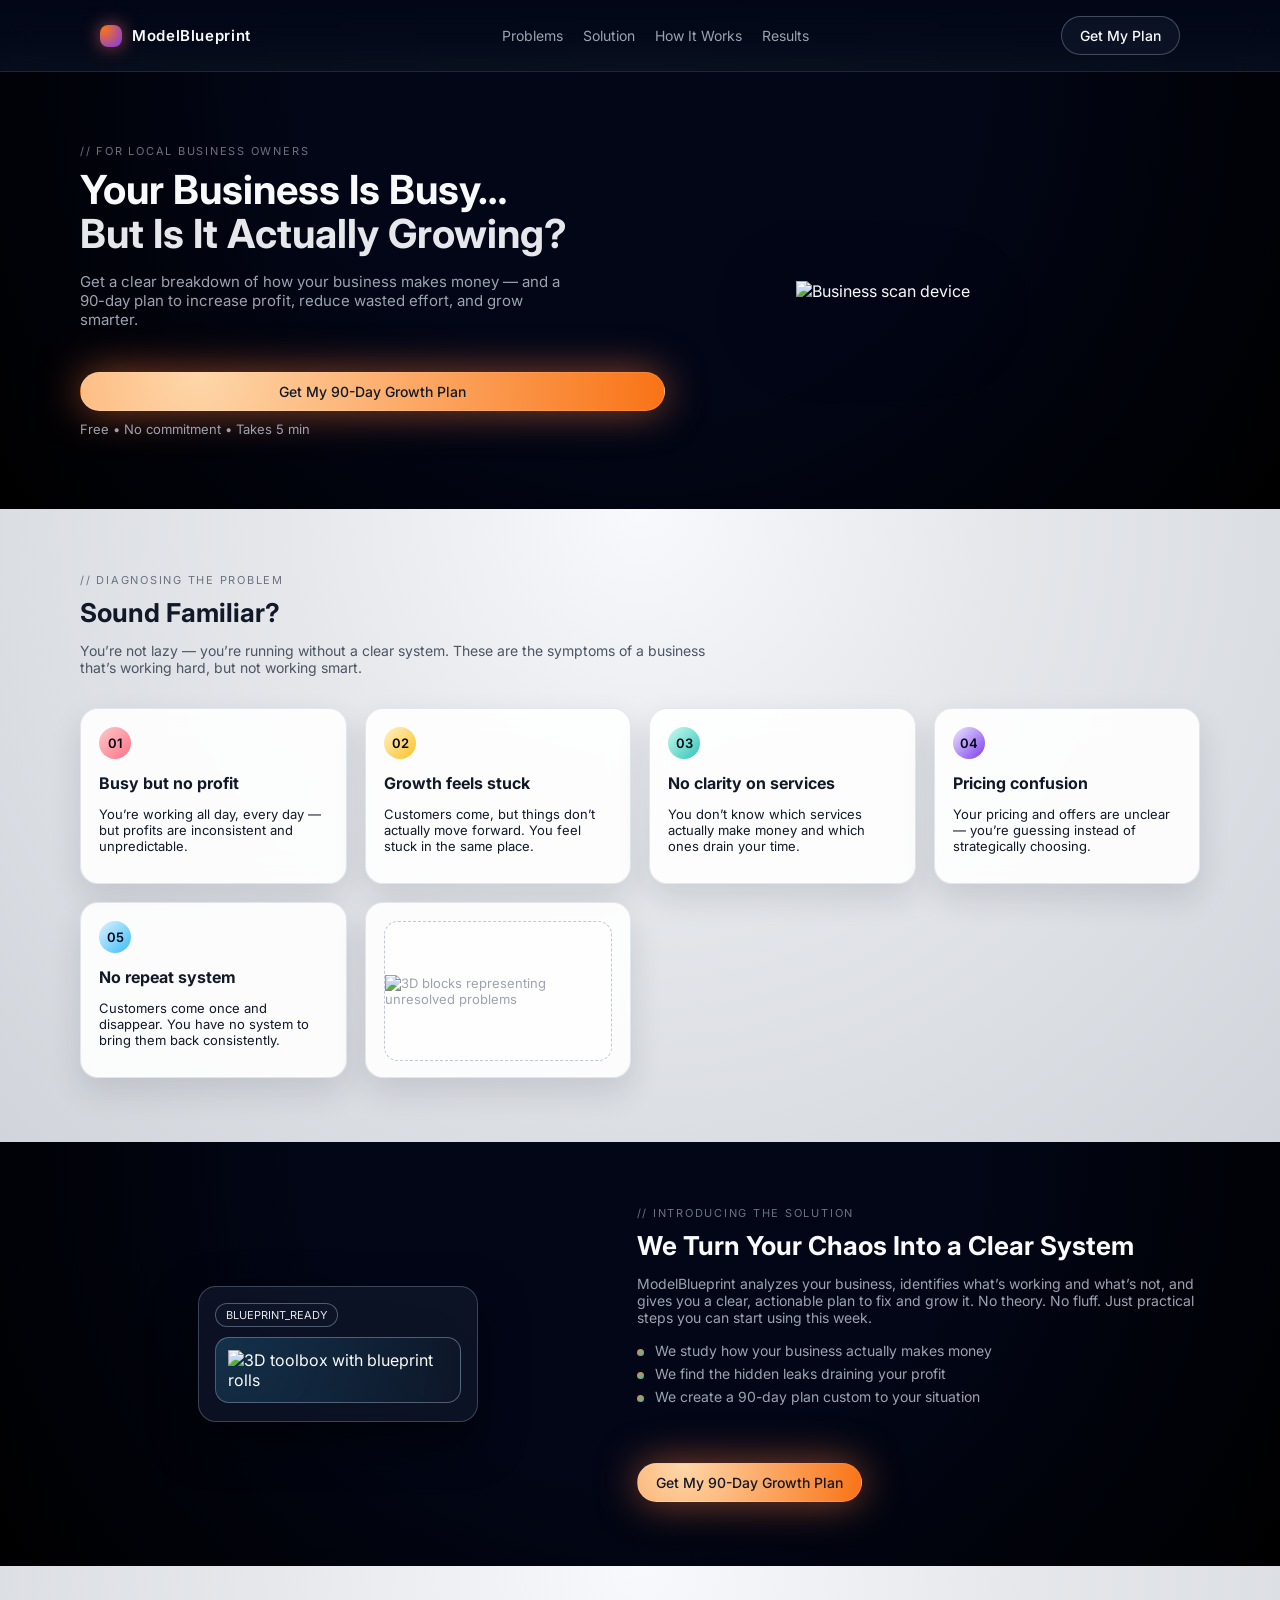
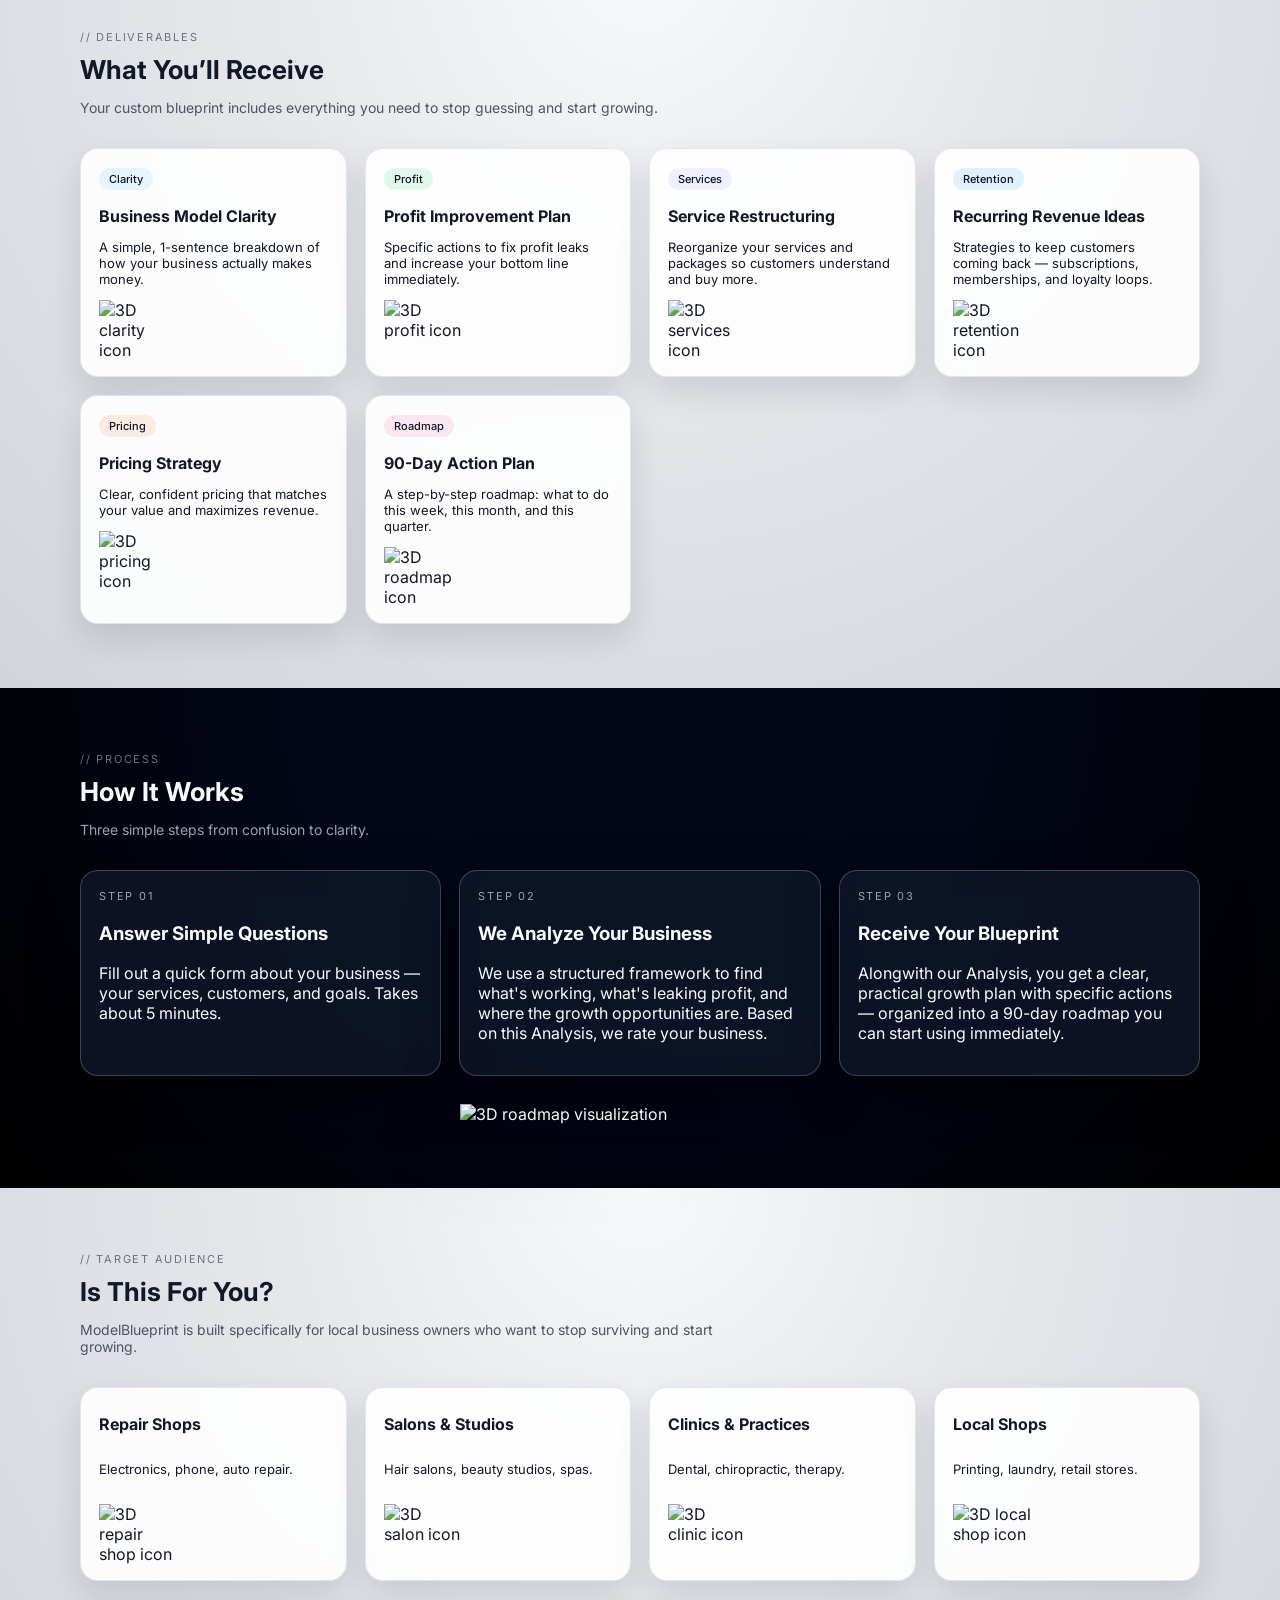
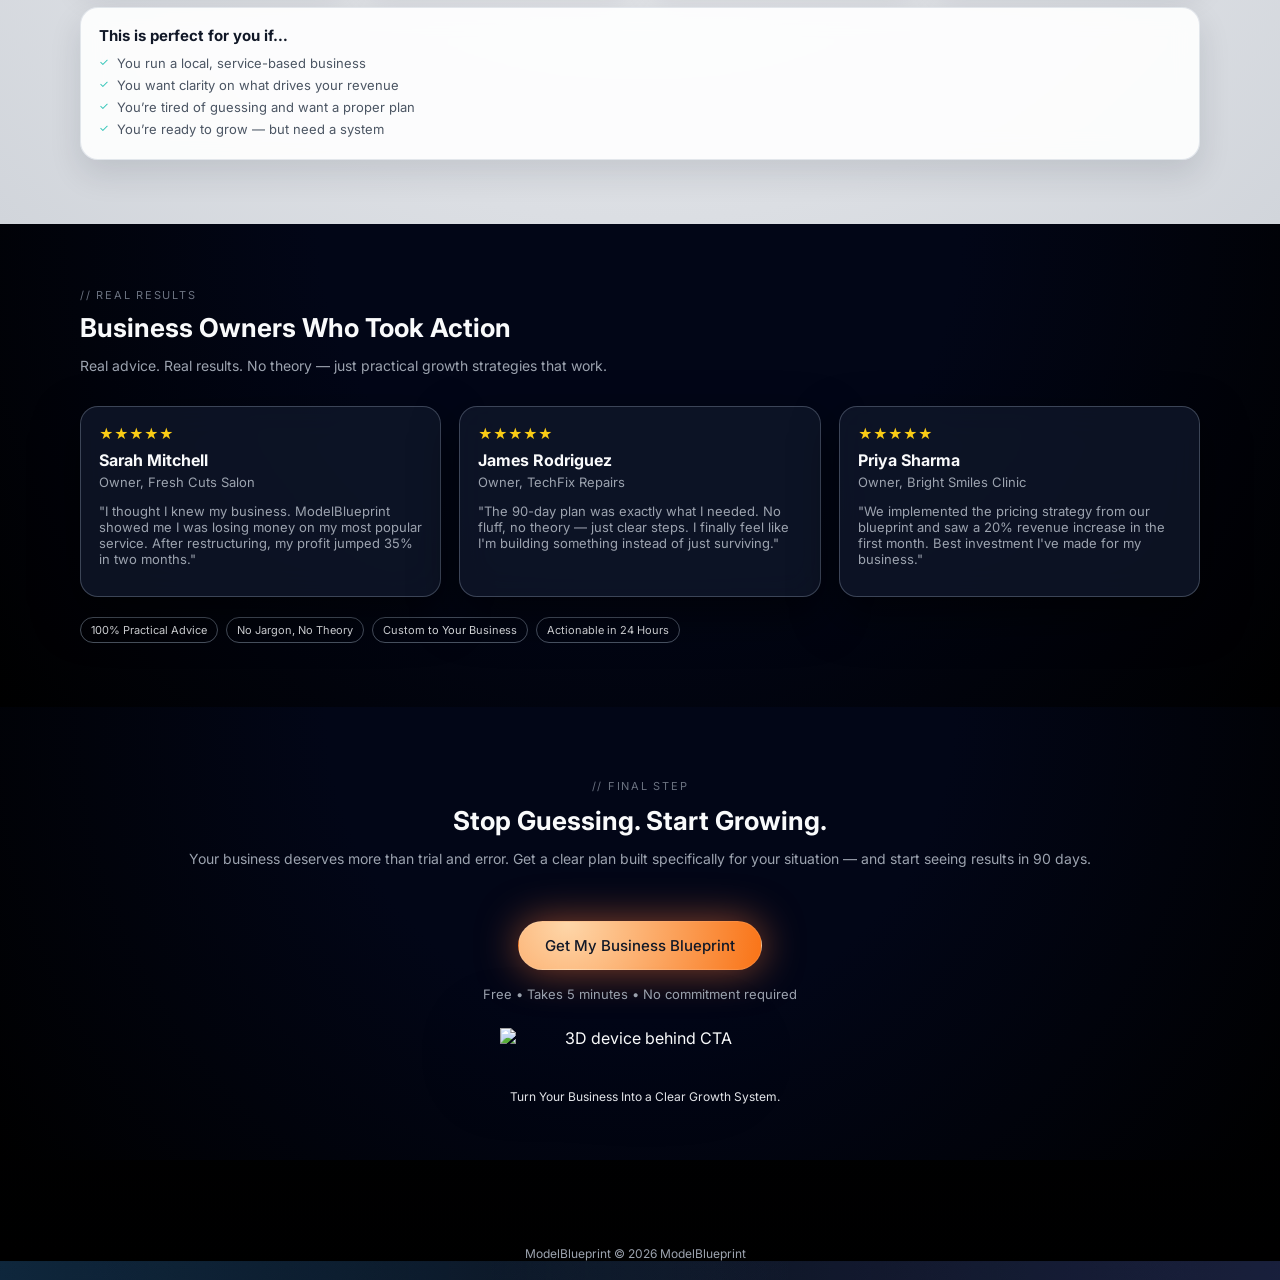
==== index.htm @ b6b389a4 "Add files via upload" ====
<!DOCTYPE html>
<html lang="en">
<head>
  <meta charset="UTF-8" />
  <title>ModelBlueprint – 90-Day Growth Plan</title>
  <meta name="viewport" content="width=device-width, initial-scale=1" />
  <link href="https://fonts.googleapis.com/css2?family=Inter:wght@300;400;500;600;700;800&display=swap" rel="stylesheet" />
  <link rel="stylesheet" href="style.css" />
</head>
<body>
  <div class="page-wrapper">
    <!-- NAVBAR -->
    <header class="nav">
      <div class="nav-inner">
        <div class="logo">
          <span class="logo-mark"></span>
          <span class="logo-text">ModelBlueprint</span>
        </div>
        <nav class="nav-links">
          <a href="#problems">Problems</a>
          <a href="#solution">Solution</a>
          <a href="#how-it-works">How It Works</a>
          <a href="#results">Results</a>
        </nav>
        <a href="#cta-final" class="btn btn-ghost">Get My Plan</a>
      </div>
    </header>

    <!-- HERO (DARK) -->
    <section class="hero hero-dark" id="top">
      <div class="hero-glow"></div>
      <div class="hero-inner">
        <div class="hero-content">
          <div class="eyebrow">// FOR LOCAL BUSINESS OWNERS</div>
          <h1>Your Business Is Busy…<br><span>But Is It Actually Growing?</span></h1>
          <p class="hero-sub">
            Get a clear breakdown of how your business makes money — and a 90-day plan to increase profit,
            reduce wasted effort, and grow smarter.<br><br>
          </p>
          <div class="hero-cta-row">
            <a href="#cta-final" class="btn btn-primary">Get My 90-Day Growth Plan</a>
            <div class="hero-meta">Free • No commitment • Takes 5 min</div>
          </div>
        </div>
        <div class="hero-visual">
          <!-- Hybrid graphics: PNG device + SVG orbits -->
          <img src="assets/img/hero-device.png" alt="Business scan device" class="hero-device" />
          <img src="assets/svg/orbit-rings.svg" alt="" class="hero-orbits-svg" aria-hidden="true" />
        </div>
      </div>
    </section>

    <!-- PROBLEMS (LIGHT) -->
    <section class="section section-light" id="problems">
      <div class="section-inner">
        <div class="section-header">
          <div class="eyebrow">// DIAGNOSING THE PROBLEM</div>
          <h2>Sound Familiar?</h2>
          <p class="section-sub">
            You’re not lazy — you’re running without a clear system. These are the symptoms of a business
            that’s working hard, but not working smart.
          </p>
        </div>
        <div class="grid grid-3">
          <div class="card glass card-light">
            <div class="card-icon icon-red">01</div>
            <h3>Busy but no profit</h3>
            <p>You’re working all day, every day — but profits are inconsistent and unpredictable.</p>
          </div>
          <div class="card glass card-light">
            <div class="card-icon icon-amber">02</div>
            <h3>Growth feels stuck</h3>
            <p>Customers come, but things don’t actually move forward. You feel stuck in the same place.</p>
          </div>
          <div class="card glass card-light">
            <div class="card-icon icon-teal">03</div>
            <h3>No clarity on services</h3>
            <p>You don’t know which services actually make money and which ones drain your time.</p>
          </div>
          <div class="card glass card-light">
            <div class="card-icon icon-purple">04</div>
            <h3>Pricing confusion</h3>
            <p>Your pricing and offers are unclear — you’re guessing instead of strategically choosing.</p>
          </div>
          <div class="card glass card-light">
            <div class="card-icon icon-blue">05</div>
            <h3>No repeat system</h3>
            <p>Customers come once and disappear. You have no system to bring them back consistently.</p>
          </div>
          <div class="card card-image glass card-light">
            <div class="card-image-placeholder">
              <img src="assets/img/problems-blocks.webp" alt="3D blocks representing unresolved problems" class="card-image-3d" />
            </div>
          </div>
        </div>
      </div>
    </section>

    <!-- SOLUTION (DARK) -->
    <section class="section section-dark" id="solution">
      <div class="section-inner section-split">
        <div class="solution-visual">
          <div class="toolbox glass">
            <div class="toolbox-top">
              <div class="toolbox-label">BLUEPRINT_READY</div>
            </div>
            <div class="toolbox-body">
              <img src="assets/img/toolbox-3d.png" alt="3D toolbox with blueprint rolls" class="toolbox-3d" />
              <img src="assets/svg/blueprint-lines.svg" alt="" class="blueprint-lines-svg" aria-hidden="true" />
            </div>
          </div>
        </div>
        <div class="section-content">
          <div class="eyebrow">// INTRODUCING THE SOLUTION</div>
          <h2>We Turn Your Chaos Into a Clear System</h2>
          <p class="section-sub">
            ModelBlueprint analyzes your business, identifies what’s working and what’s not, and gives you a clear,
            actionable plan to fix and grow it. No theory. No fluff. Just practical steps you can start using this week.
          </p>
          <ul class="bullet-list">
            <li>We study how your business actually makes money</li>
            <li>We find the hidden leaks draining your profit</li>
            <li>We create a 90-day plan custom to your situation</li>
          </ul><br><br>
          <a href="#cta-final" class="btn btn-primary">Get My 90-Day Growth Plan</a>
        </div>
      </div>
    </section>

    <!-- DELIVERABLES (LIGHT) -->
    <section class="section section-light" id="deliverables">
      <div class="section-inner">
        <div class="section-header">
          <div class="eyebrow">// DELIVERABLES</div>
          <h2>What You’ll Receive</h2>
          <p class="section-sub">
            Your custom blueprint includes everything you need to stop guessing and start growing.
          </p>
        </div>
        <div class="grid grid-3">
          <div class="card glass card-light">
            <div class="pill pill-clarity">Clarity</div>
            <h3>Business Model Clarity</h3>
            <p>A simple, 1-sentence breakdown of how your business actually makes money.</p>
            <img src="assets/img/deliverable-clarity.webp" alt="3D clarity icon" class="deliverable-icon" />
          </div>
          <div class="card glass card-light">
            <div class="pill pill-profit">Profit</div>
            <h3>Profit Improvement Plan</h3>
            <p>Specific actions to fix profit leaks and increase your bottom line immediately.</p>
            <img src="assets/img/deliverable-profit.webp" alt="3D profit icon" class="deliverable-icon" />
          </div>
          <div class="card glass card-light">
            <div class="pill pill-services">Services</div>
            <h3>Service Restructuring</h3>
            <p>Reorganize your services and packages so customers understand and buy more.</p>
            <img src="assets/img/deliverable-services.webp" alt="3D services icon" class="deliverable-icon" />
          </div>
          <div class="card glass card-light">
            <div class="pill pill-retention">Retention</div>
            <h3>Recurring Revenue Ideas</h3>
            <p>Strategies to keep customers coming back — subscriptions, memberships, and loyalty loops.</p>
            <img src="assets/img/deliverable-retention.webp" alt="3D retention icon" class="deliverable-icon" />
          </div>
          <div class="card glass card-light">
            <div class="pill pill-pricing">Pricing</div>
            <h3>Pricing Strategy</h3>
            <p>Clear, confident pricing that matches your value and maximizes revenue.</p>
            <img src="assets/img/deliverable-pricing.webp" alt="3D pricing icon" class="deliverable-icon" />
          </div>
          <div class="card glass card-light">
            <div class="pill pill-roadmap">Roadmap</div>
            <h3>90-Day Action Plan</h3>
            <p>A step-by-step roadmap: what to do this week, this month, and this quarter.</p>
            <img src="assets/img/deliverable-roadmap.png" alt="3D roadmap icon" class="deliverable-icon" />
          </div>
        </div>
      </div>
    </section>

    <!-- HOW IT WORKS (DARK) -->
    <section class="section section-dark" id="how-it-works">
      <div class="section-inner">
        <div class="section-header">
          <div class="eyebrow">// PROCESS</div>
          <h2>How It Works</h2>
          <p class="section-sub">Three simple steps from confusion to clarity.</p>
        </div>
        <div class="steps">
          <div class="step glass">
            <div class="step-badge">STEP 01</div>
            <h3>Answer Simple Questions</h3>
            <p>Fill out a quick form about your business — your services, customers, and goals. Takes about 5 minutes.</p>
          </div>
          <div class="step glass">
            <div class="step-badge">STEP 02</div>
            <h3>We Analyze Your Business</h3>
            <p>We use a structured framework to find what's working, what's leaking profit, and where the growth opportunities are. Based on this Analysis, we rate your business.</p>
          </div>
          <div class="step glass">
            <div class="step-badge">STEP 03</div>
            <h3>Receive Your Blueprint</h3>
            <p>Alongwith our Analysis, you get a clear, practical growth plan with specific actions — organized into a 90-day roadmap you can start using immediately.</p>
          </div>
        </div>
        <div class="roadmap-visual">
          <img src="assets/img/roadmap-3d.png" alt="3D roadmap visualization" class="roadmap-3d" />
          <img src="assets/svg/arrow-connector.svg" alt="" class="roadmap-arrows-svg" aria-hidden="true" />
        </div>
      </div>
    </section>

    <!-- TARGET AUDIENCE (LIGHT) -->
    <section class="section section-light" id="audience">
      <div class="section-inner">
        <div class="section-header">
          <div class="eyebrow">// TARGET AUDIENCE</div>
          <h2>Is This For You?</h2>
          <p class="section-sub">
            ModelBlueprint is built specifically for local business owners who want to stop surviving and start growing.
          </p>
        </div>
        <div class="grid grid-4">
          <div class="card glass card-light audience-card">
            <h3>Repair Shops</h3>
            <p>Electronics, phone, auto repair.</p>
            <img src="assets/img/audience-repair.webp" alt="3D repair shop icon" class="audience-icon" />
          </div>
          <div class="card glass card-light audience-card">
            <h3>Salons & Studios</h3>
            <p>Hair salons, beauty studios, spas.</p>
            <img src="assets/img/audience-salon.webp" alt="3D salon icon" class="audience-icon" />
          </div>
          <div class="card glass card-light audience-card">
            <h3>Clinics & Practices</h3>
            <p>Dental, chiropractic, therapy.</p>
            <img src="assets/img/audience-clinic.webp" alt="3D clinic icon" class="audience-icon" />
          </div>
          <div class="card glass card-light audience-card">
            <h3>Local Shops</h3>
            <p>Printing, laundry, retail stores.</p>
            <img src="assets/img/audience-shop.webp" alt="3D local shop icon" class="audience-icon" />
          </div>
        </div>
        <div class="perfect-box glass card-light">
          <h3>This is perfect for you if…</h3>
          <ul>
            <li>You run a local, service-based business</li>
            <li>You want clarity on what drives your revenue</li>
            <li>You’re tired of guessing and want a proper plan</li>
            <li>You’re ready to grow — but need a system</li>
          </ul>
        </div>
      </div>
    </section>

    <!-- TESTIMONIALS (DARK) -->
    <section class="section section-dark" id="results">
      <div class="section-inner">
        <div class="section-header">
          <div class="eyebrow">// REAL RESULTS</div>
          <h2>Business Owners Who Took Action</h2>
          <p class="section-sub">
            Real advice. Real results. No theory — just practical growth strategies that work.
          </p>
        </div>
        <div class="grid grid-3">
          <div class="card glass">
            <div class="stars">★★★★★</div>
            <h3>Sarah Mitchell</h3>
            <p class="role">Owner, Fresh Cuts Salon</p>
            <p>
              "I thought I knew my business. ModelBlueprint showed me I was losing money on my most popular service.
              After restructuring, my profit jumped 35% in two months."
            </p>
          </div>
          <div class="card glass">
            <div class="stars">★★★★★</div>
            <h3>James Rodriguez</h3>
            <p class="role">Owner, TechFix Repairs</p>
            <p>
              "The 90-day plan was exactly what I needed. No fluff, no theory — just clear steps. I finally feel like
              I'm building something instead of just surviving."
            </p>
          </div>
          <div class="card glass">
            <div class="stars">★★★★★</div>
            <h3>Priya Sharma</h3>
            <p class="role">Owner, Bright Smiles Clinic</p>
            <p>
              "We implemented the pricing strategy from our blueprint and saw a 20% revenue increase in the first month.
              Best investment I've made for my business."
            </p>
          </div>
        </div>
        <div class="results-tags">
          <span class="tag">100% Practical Advice</span>
          <span class="tag">No Jargon, No Theory</span>
          <span class="tag">Custom to Your Business</span>
          <span class="tag">Actionable in 24 Hours</span>
        </div>
      </div>
    </section>

    <!-- FINAL CTA (DARK + GLOW) -->
    <section class="section section-cta" id="cta-final">
      <div class="cta-glow"></div>
      <div class="section-inner cta-inner">
        <div class="eyebrow">// FINAL STEP</div>
        <h2>Stop Guessing. Start Growing.</h2>
        <p class="section-sub">
          Your business deserves more than trial and error. Get a clear plan built specifically for your situation —
          and start seeing results in 90 days.
        </p><br><br>
        <a href="#top" class="btn btn-primary btn-large">Get My Business Blueprint</a>
        <div class="hero-meta"><br>Free • Takes 5 minutes • No commitment required</div>
        <div class="cta-visual">
          <img src="assets/img/cta-device.png" alt="3D device behind CTA" class="cta-device" />
          <img src="assets/svg/glow-overlay.svg" alt="" class="cta-glow-svg" aria-hidden="true" />
        </div>
        <div class="cta-footer">
          <span class="logo-text"></span>
          <span class="cta-tagline"><br>Turn Your Business Into a Clear Growth System.</span>
          <!-- <span class="cta-copy"><br><br><br><br>ModelBlueprint © 2026 ModelBlueprint</span> -->
        </div>
      </div>
    </section>
  </div>
<div class="cta-footer">
<span class="cta-copy"><br><br><br><br>ModelBlueprint © 2026 ModelBlueprint</span><br>
</div>
</body>
</html>
---- style.css ----
:root {
  --bg-main: #050816;
  --bg-alt: #070b1c;
  --bg-light: #f7f9fc;
  --bg-card-dark: rgba(15, 23, 42, 0.8);
  --bg-card-light: rgba(255, 255, 255, 0.9);
  --border-glass-dark: rgba(148, 163, 184, 0.35);
  --border-glass-light: rgba(148, 163, 184, 0.25);
  --text-main: #f9fafb;
  --text-muted: #9ca3af;
  --text-dark: #111827;
  --accent-orange: #ff7a3d;
  --accent-orange-soft: rgba(255, 122, 61, 0.35);
  --accent-teal: #2ec4b6;
  --accent-purple: #7c3aed;
  --accent-red: #fb7185;
  --accent-amber: #fbbf24;
  --accent-blue: #38bdf8;
  --radius-lg: 18px;
  --radius-md: 14px;
  --radius-pill: 999px;
  --shadow-soft: 0 18px 45px rgba(0, 0, 0, 0.55);
  --shadow-soft-light: 0 14px 32px rgba(15, 23, 42, 0.12);
  --shadow-glow: 0 0 40px rgba(255, 122, 61, 0.55);
}

/* RESET */

*,
*::before,
*::after {
  box-sizing: border-box;
}

html,
body {
  margin: 0;
  padding: 0;
  font-family: "Inter", system-ui, -apple-system, BlinkMacSystemFont, sans-serif;
  background: radial-gradient(circle at top, #0b1220 0, #020617 40%, #000 100%);
  color: var(--text-main);
}

body {
  -webkit-font-smoothing: antialiased;
}

.page-wrapper {
  min-height: 100vh;
}

/* NAVBAR */

.nav {
  position: sticky;
  top: 0;
  z-index: 50;
  backdrop-filter: blur(18px);
  background: linear-gradient(to bottom, rgba(2, 6, 23, 0.95), rgba(2, 6, 23, 0.7), transparent);
  border-bottom: 1px solid rgba(148, 163, 184, 0.2);
}

.nav-inner {
  max-width: 1120px;
  margin: 0 auto;
  padding: 16px 20px;
  display: flex;
  align-items: center;
  justify-content: space-between;
  gap: 24px;
}

.logo {
  display: flex;
  align-items: center;
  gap: 10px;
  font-weight: 600;
  letter-spacing: 0.04em;
}

.logo-mark {
  width: 22px;
  height: 22px;
  border-radius: 8px;
  background: radial-gradient(circle at 20% 20%, #f97316, #7c3aed);
  box-shadow: 0 0 18px rgba(248, 113, 113, 0.6);
}

.logo-text {
  font-size: 15px;
}

.nav-links {
  display: flex;
  gap: 20px;
  font-size: 14px;
}

.nav-links a {
  color: var(--text-muted);
  text-decoration: none;
  padding: 6px 0;
  position: relative;
}

.nav-links a::after {
  content: "";
  position: absolute;
  left: 0;
  bottom: -4px;
  width: 0;
  height: 2px;
  background: linear-gradient(to right, var(--accent-orange), var(--accent-teal));
  border-radius: 999px;
  transition: width 0.2s ease;
}

.nav-links a:hover {
  color: var(--text-main);
}

.nav-links a:hover::after {
  width: 100%;
}

/* BUTTONS */

.btn {
  display: inline-flex;
  align-items: center;
  justify-content: center;
  padding: 10px 18px;
  border-radius: var(--radius-pill);
  font-size: 14px;
  font-weight: 500;
  border: 1px solid transparent;
  cursor: pointer;
  text-decoration: none;
  transition: all 0.18s ease-out;
  white-space: nowrap;
}

.btn-primary {
  background: radial-gradient(circle at 20% 0, #fed7aa, #f97316);
  color: #111827;
  box-shadow: var(--shadow-glow);
  border-color: rgba(248, 250, 252, 0.1);
}

.btn-primary:hover {
  transform: translateY(-1px) scale(1.01);
  box-shadow: 0 0 55px rgba(248, 113, 22, 0.8);
}

.btn-ghost {
  background: rgba(15, 23, 42, 0.7);
  color: var(--text-main);
  border-color: rgba(148, 163, 184, 0.4);
}

.btn-ghost:hover {
  background: rgba(15, 23, 42, 0.95);
  border-color: rgba(248, 250, 252, 0.6);
}

.btn-large {
  padding: 14px 26px;
  font-size: 15px;
}

/* HERO */

.hero {
  position: relative;
  padding: 72px 20px 72px;
}

.hero-dark {
  background: radial-gradient(circle at top, #020617 0, #020617 40%, #000 100%);
}

.hero-inner {
  max-width: 1120px;
  margin: 0 auto;
  display: grid;
  grid-template-columns: minmax(0, 1.2fr) minmax(0, 1fr);
  gap: 48px;
  align-items: center;
}

.hero-glow {
  position: absolute;
  inset: -120px;
  background:
    radial-gradient(circle at 0 0, rgba(56, 189, 248, 0.18), transparent 55%),
    radial-gradient(circle at 100% 0, rgba(248, 113, 22, 0.22), transparent 55%);
  opacity: 0.9;
  pointer-events: none;
  z-index: -1;
}

.hero-content h1 {
  font-size: clamp(32px, 4vw, 40px);
  line-height: 1.1;
  margin: 10px 0 16px;
}

.hero-content h1 span {
  color: #e5e7eb;
}

.hero-sub {
  color: var(--text-muted);
  font-size: 15px;
  max-width: 480px;
}

.hero-cta-row {
  margin-top: 24px;
  display: flex;
  flex-direction: column;
  gap: 10px;
}

.hero-meta {
  font-size: 13px;
  color: #9ca3af;
}

.hero-visual {
  position: relative;
  display: flex;
  align-items: center;
  justify-content: center;
}

.hero-device {
  max-width: 320px;
  width: 100%;
  filter: drop-shadow(0 20px 40px rgba(0, 0, 0, 0.6));
}

.hero-orbits-svg {
  position: absolute;
  width: 360px;
  height: auto;
  opacity: 0.7;
  pointer-events: none;
}

/* SECTIONS */

.section {
  padding: 64px 20px;
}

.section-inner {
  max-width: 1120px;
  margin: 0 auto;
}

.section-header {
  max-width: 640px;
  margin-bottom: 32px;
}

.section-dark {
  background: radial-gradient(circle at top, #020617 0, #020617 40%, #000 100%);
}

.section-light {
  background: radial-gradient(circle at top, #f7f9fc 0, #e5e7eb 40%, #d1d5db 100%);
  color: var(--text-dark);
}

.section-light .section-sub {
  color: #4b5563;
}

.section-light .eyebrow {
  color: #6b7280;
}

.eyebrow {
  font-size: 11px;
  letter-spacing: 0.16em;
  text-transform: uppercase;
  color: #6b7280;
}

.section h2 {
  font-size: 26px;
  margin: 10px 0 8px;
}

.section-sub {
  font-size: 14px;
  color: var(--text-muted);
}

/* GRID */

.grid {
  display: grid;
  gap: 18px;
}

.grid-3 {
  grid-template-columns: repeat(auto-fit, minmax(240px, 1fr));
}

.grid-4 {
  grid-template-columns: repeat(auto-fit, minmax(200px, 1fr));
}

/* GLASS CARDS */

.glass {
  border-radius: var(--radius-lg);
  border: 1px solid var(--border-glass-dark);
  box-shadow: var(--shadow-soft);
  backdrop-filter: blur(18px);
  background: var(--bg-card-dark);
}

.card {
  padding: 18px 18px 16px;
  position: relative;
}

.card h3 {
  margin: 8px 0 6px;
  font-size: 16px;
}

.card p {
  font-size: 13px;
  color: var(--text-muted);
}

.card-light {
  background: var(--bg-card-light);
  border-color: var(--border-glass-light);
  box-shadow: var(--shadow-soft-light);
  backdrop-filter: blur(12px);
}

.section-light .card h3,
.section-light .card p {
  color: var(--text-dark);
}

/* CARD ICONS */

.card-icon {
  width: 32px;
  height: 32px;
  border-radius: 999px;
  display: inline-flex;
  align-items: center;
  justify-content: center;
  font-size: 13px;
  font-weight: 600;
  color: #020617;
  margin-bottom: 6px;
}

.icon-red {
  background: linear-gradient(to bottom right, #fecaca, #fb7185);
}

.icon-amber {
  background: linear-gradient(to bottom right, #fef3c7, #fbbf24);
}

.icon-teal {
  background: linear-gradient(to bottom right, #ccfbf1, #2ec4b6);
}

.icon-purple {
  background: linear-gradient(to bottom right, #ede9fe, #7c3aed);
}

.icon-blue {
  background: linear-gradient(to bottom right, #e0f2fe, #38bdf8);
}

/* IMAGE CARD PLACEHOLDER */

.card-image {
  display: flex;
  align-items: center;
  justify-content: center;
}

.card-image-placeholder {
  width: 100%;
  height: 140px;
  border-radius: 14px;
  border: 1px dashed rgba(148, 163, 184, 0.6);
  display: flex;
  align-items: center;
  justify-content: center;
  font-size: 13px;
  color: var(--text-muted);
  background: rgba(255, 255, 255, 0.6);
}

.card-image-3d {
  max-width: 100%;
  height: auto;
}

/* SOLUTION TOOLBOX */

.section-split {
  display: grid;
  grid-template-columns: minmax(0, 1.1fr) minmax(0, 1.2fr);
  gap: 40px;
  align-items: center;
}

.solution-visual {
  display: flex;
  justify-content: center;
}

.toolbox {
  width: 280px;
  padding: 16px 16px 18px;
}

.toolbox-top {
  display: flex;
  justify-content: space-between;
  margin-bottom: 10px;
}

.toolbox-label {
  font-size: 11px;
  padding: 4px 10px;
  border-radius: 999px;
  background: rgba(15, 23, 42, 0.9);
  border: 1px solid rgba(148, 163, 184, 0.5);
  color: #e5e7eb;
}

.toolbox-body {
  position: relative;
  border-radius: 14px;
  background: radial-gradient(circle at 0 0, rgba(56, 189, 248, 0.2), rgba(15, 23, 42, 0.95));
  padding: 12px;
  border: 1px solid rgba(148, 163, 184, 0.5);
}

.toolbox-3d {
  width: 100%;
  height: auto;
  display: block;
  filter: drop-shadow(0 16px 32px rgba(0, 0, 0, 0.7));
}

.blueprint-lines-svg {
  position: absolute;
  inset: 0;
  opacity: 0.6;
  pointer-events: none;
}

/* BULLET LIST */

.bullet-list {
  list-style: none;
  padding: 0;
  margin: 16px 0 18px;
  font-size: 14px;
  color: var(--text-muted);
}

.section-light .bullet-list {
  color: #4b5563;
}

.bullet-list li {
  position: relative;
  padding-left: 18px;
  margin-bottom: 6px;
}

.bullet-list li::before {
  content: "";
  position: absolute;
  left: 0;
  top: 7px;
  width: 7px;
  height: 7px;
  border-radius: 999px;
  background: linear-gradient(to bottom right, var(--accent-orange), var(--accent-teal));
}

/* PILLS */

.pill {
  display: inline-flex;
  align-items: center;
  justify-content: center;
  padding: 4px 10px;
  border-radius: 999px;
  font-size: 11px;
  font-weight: 500;
  margin-bottom: 8px;
}

.pill-clarity {
  background: rgba(56, 189, 248, 0.12);
  color: #0f172a;
}

.pill-profit {
  background: rgba(34, 197, 94, 0.12);
  color: #0f172a;
}

.pill-services {
  background: rgba(129, 140, 248, 0.12);
  color: #0f172a;
}

.pill-retention {
  background: rgba(14, 165, 233, 0.12);
  color: #0f172a;
}

.pill-pricing {
  background: rgba(248, 113, 22, 0.12);
  color: #0f172a;
}

.pill-roadmap {
  background: rgba(236, 72, 153, 0.12);
  color: #0f172a;
}

/* DELIVERABLE ICONS */

.deliverable-icon {
  margin-top: 10px;
  max-width: 80px;
  height: auto;
  display: block;
}

/* STEPS */

.steps {
  display: grid;
  grid-template-columns: repeat(auto-fit, minmax(240px, 1fr));
  gap: 18px;
}

.step {
  padding: 18px 18px 16px;
}

.step-badge {
  font-size: 11px;
  letter-spacing: 0.16em;
  text-transform: uppercase;
  color: #9ca3af;
  margin-bottom: 6px;
}

/* ROADMAP VISUAL */

.roadmap-visual {
  margin-top: 28px;
  position: relative;
  display: flex;
  justify-content: center;
}

.roadmap-3d {
  max-width: 360px;
  width: 100%;
  filter: drop-shadow(0 18px 40px rgba(0, 0, 0, 0.7));
}

.roadmap-arrows-svg {
  position: absolute;
  inset: 0;
  opacity: 0.7;
  pointer-events: none;
}

/* PERFECT BOX */

.perfect-box {
  margin-top: 26px;
  padding: 18px 18px 16px;
}

.perfect-box h3 {
  margin: 0 0 10px;
  font-size: 15px;
}

.perfect-box ul {
  list-style: none;
  padding: 0;
  margin: 0;
  font-size: 13px;
  color: var(--text-muted);
}

.section-light .perfect-box ul {
  color: #4b5563;
}

.perfect-box li {
  position: relative;
  padding-left: 18px;
  margin-bottom: 6px;
}

.perfect-box li::before {
  content: "✓";
  position: absolute;
  left: 0;
  top: 0;
  font-size: 11px;
  color: var(--accent-teal);
}

/* AUDIENCE ICONS */

.audience-card {
  display: flex;
  flex-direction: column;
  gap: 8px;
}

.audience-icon {
  max-width: 80px;
  height: auto;
  margin-top: 6px;
}

/* TESTIMONIALS */

.stars {
  font-size: 14px;
  color: #facc15;
  margin-bottom: 6px;
}

.role {
  font-size: 12px;
  color: #9ca3af;
  margin-top: -2px;
  margin-bottom: 8px;
}

.results-tags {
  margin-top: 20px;
  display: flex;
  flex-wrap: wrap;
  gap: 8px;
}

.tag {
  font-size: 11px;
  padding: 5px 10px;
  border-radius: 999px;
  border: 1px solid rgba(148, 163, 184, 0.5);
  color: #e5e7eb;
}

/* CTA FINAL */

.section-cta {
  position: relative;
  padding: 72px 20px 56px;
  background: radial-gradient(circle at top, #020617 0, #020617 40%, #000 100%);
}

.cta-inner {
  text-align: center;
}

.cta-glow {
  position: absolute;
  inset: -120px;
  background:
    radial-gradient(circle at 50% 0, rgba(248, 113, 22, 0.35), transparent 60%),
    radial-gradient(circle at 0 100%, rgba(56, 189, 248, 0.18), transparent 55%),
    radial-gradient(circle at 100% 100%, rgba(129, 140, 248, 0.18), transparent 55%);
  opacity: 0.9;
  pointer-events: none;
  z-index: -1;
}

.section-cta h2 {
  font-size: 26px;
  margin: 12px 0 10px;
}

.cta-footer {
  margin-top: 26px;
  display: flex;
  flex-wrap: wrap;
  gap: 10px;
  justify-content: center;
  font-size: 12px;
  color: #9ca3af;
}

.cta-tagline {
  color: #e5e7eb;
}

.cta-visual {
  margin-top: 26px;
  position: relative;
  display: flex;
  justify-content: center;
}

.cta-device {
  max-width: 280px;
  width: 100%;
  filter: drop-shadow(0 18px 40px rgba(0, 0, 0, 0.8));
}

.cta-glow-svg {
  position: absolute;
  inset: 0;
  opacity: 0.8;
  pointer-events: none;
}

/* RESPONSIVE */

@media (max-width: 900px) {
  .hero-inner {
    grid-template-columns: minmax(0, 1fr);
  }

  .hero-visual {
    order: -1;
    margin-bottom: 10px;
  }

  .section-split {
    grid-template-columns: minmax(0, 1fr);
  }

  .nav-inner {
    flex-wrap: wrap;
    justify-content: space-between;
  }

  .nav-links {
    display: none;
  }
}

@media (max-width: 600px) {
  .section {
    padding: 52px 16px;
  }

  .hero {
    padding: 56px 16px 52px;
  }

  .scan-card {
    max-width: 260px;
  }
}
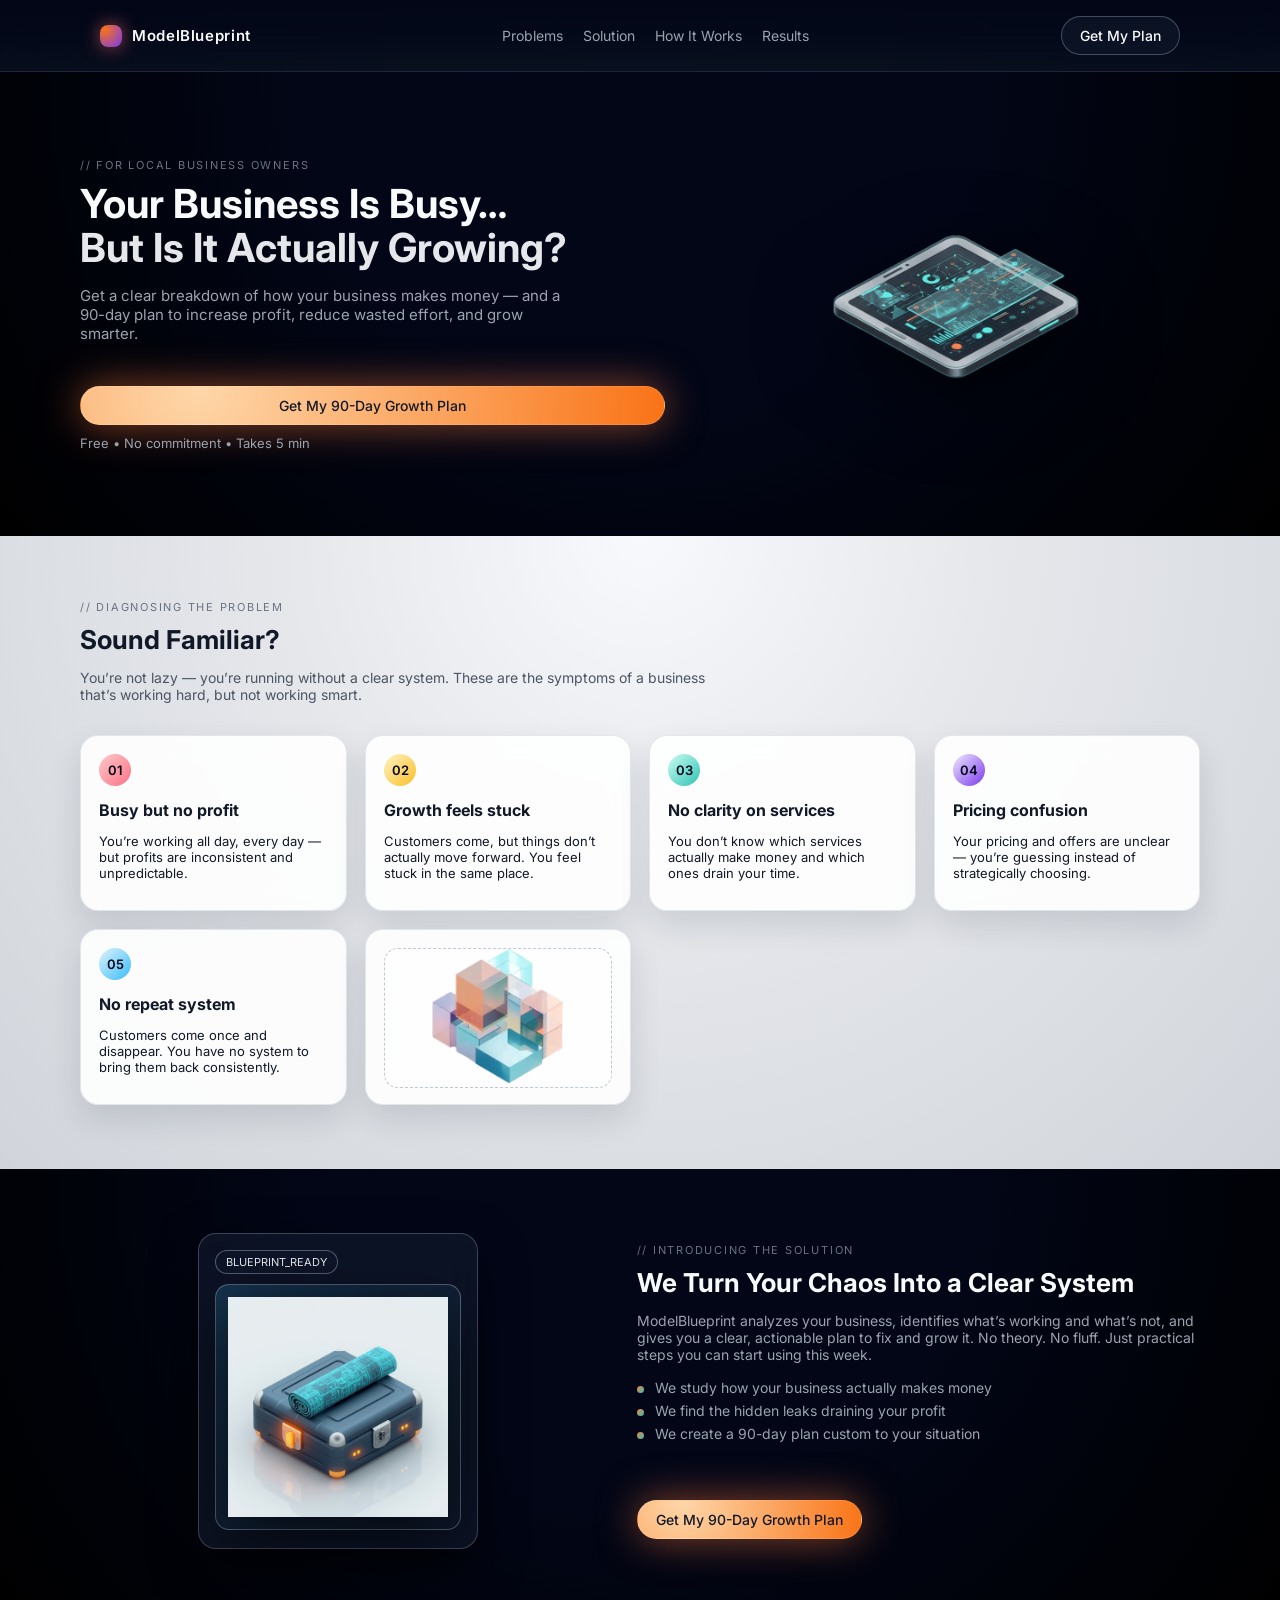
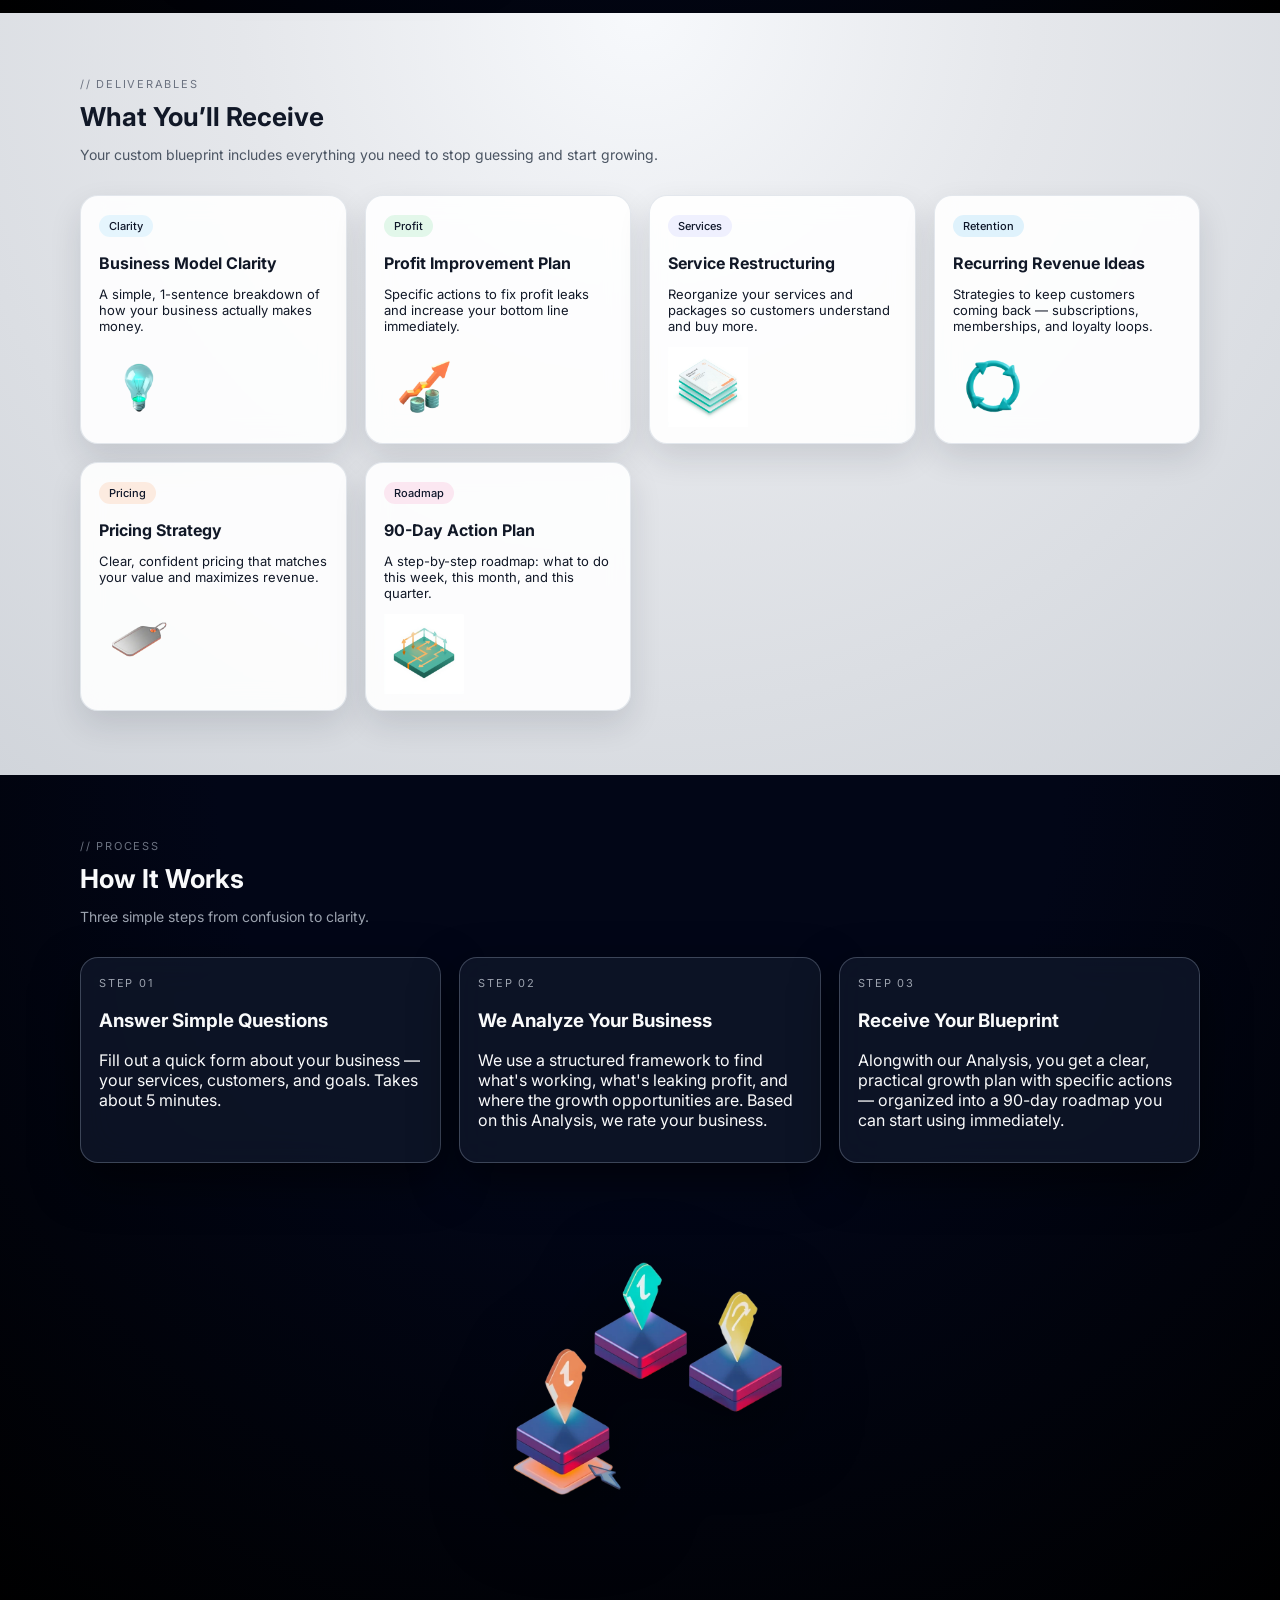
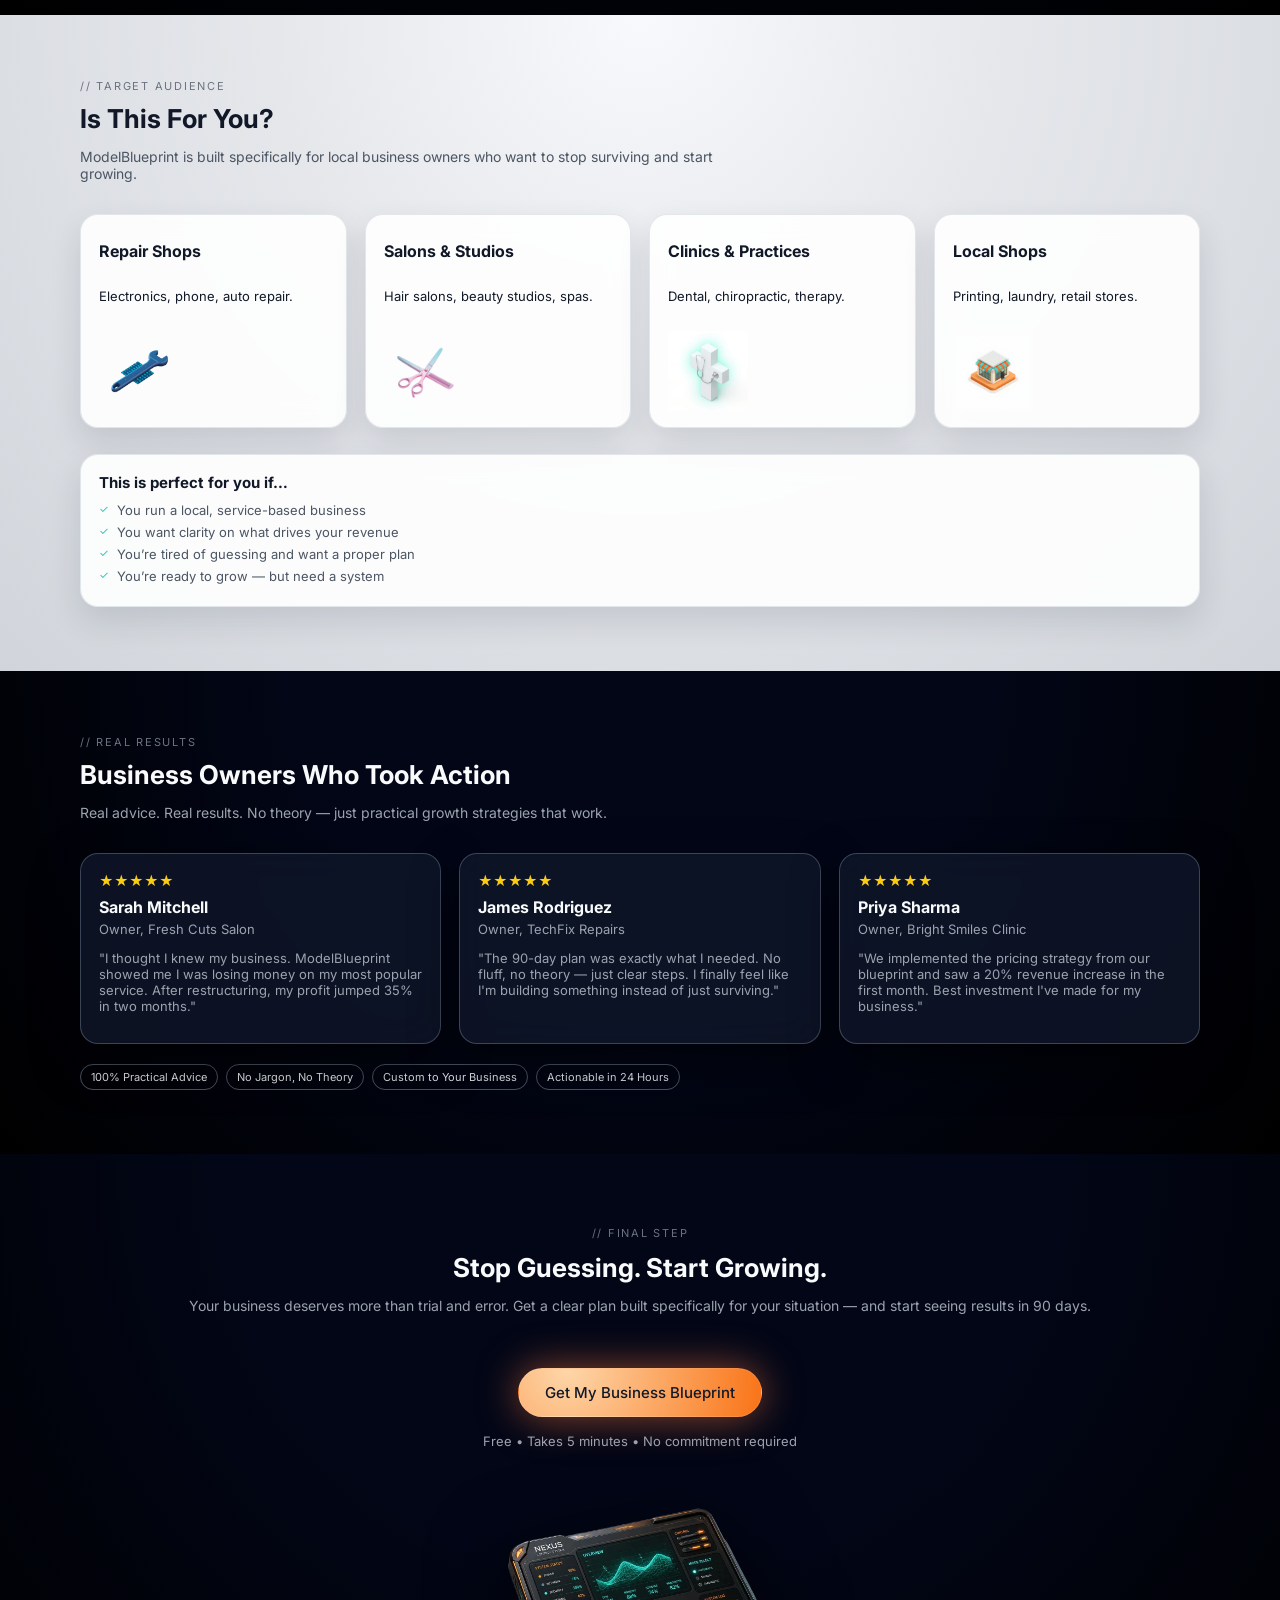
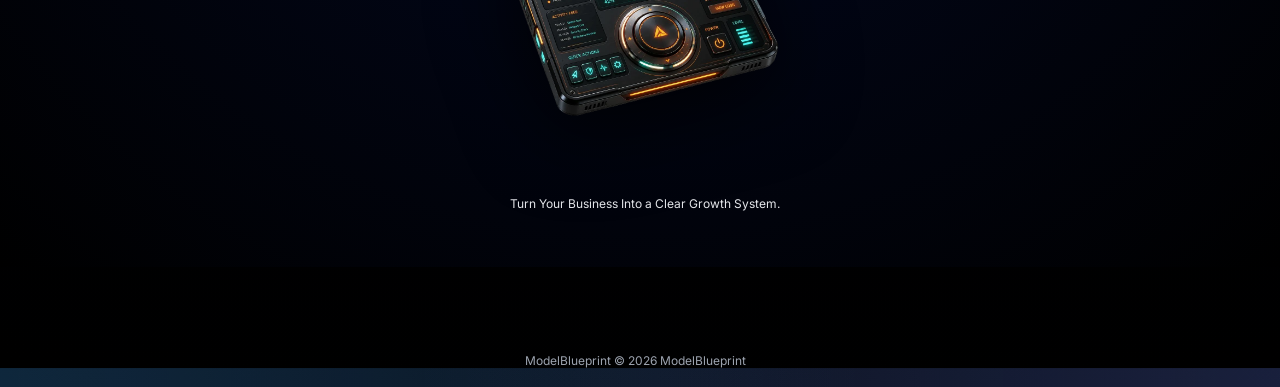
==== commit 3e5e4719: "Update index.htm" ====
--- a/index.htm
+++ b/index.htm
@@ -312,7 +312,7 @@
           Your business deserves more than trial and error. Get a clear plan built specifically for your situation —
           and start seeing results in 90 days.
         </p><br><br>
-        <a href="#top" class="btn btn-primary btn-large">Get My Business Blueprint</a>
+        <a href="form.htm" class="btn btn-primary btn-large">Get My Business Blueprint</a>
         <div class="hero-meta"><br>Free • Takes 5 minutes • No commitment required</div>
         <div class="cta-visual">
           <img src="assets/img/cta-device.png" alt="3D device behind CTA" class="cta-device" />
